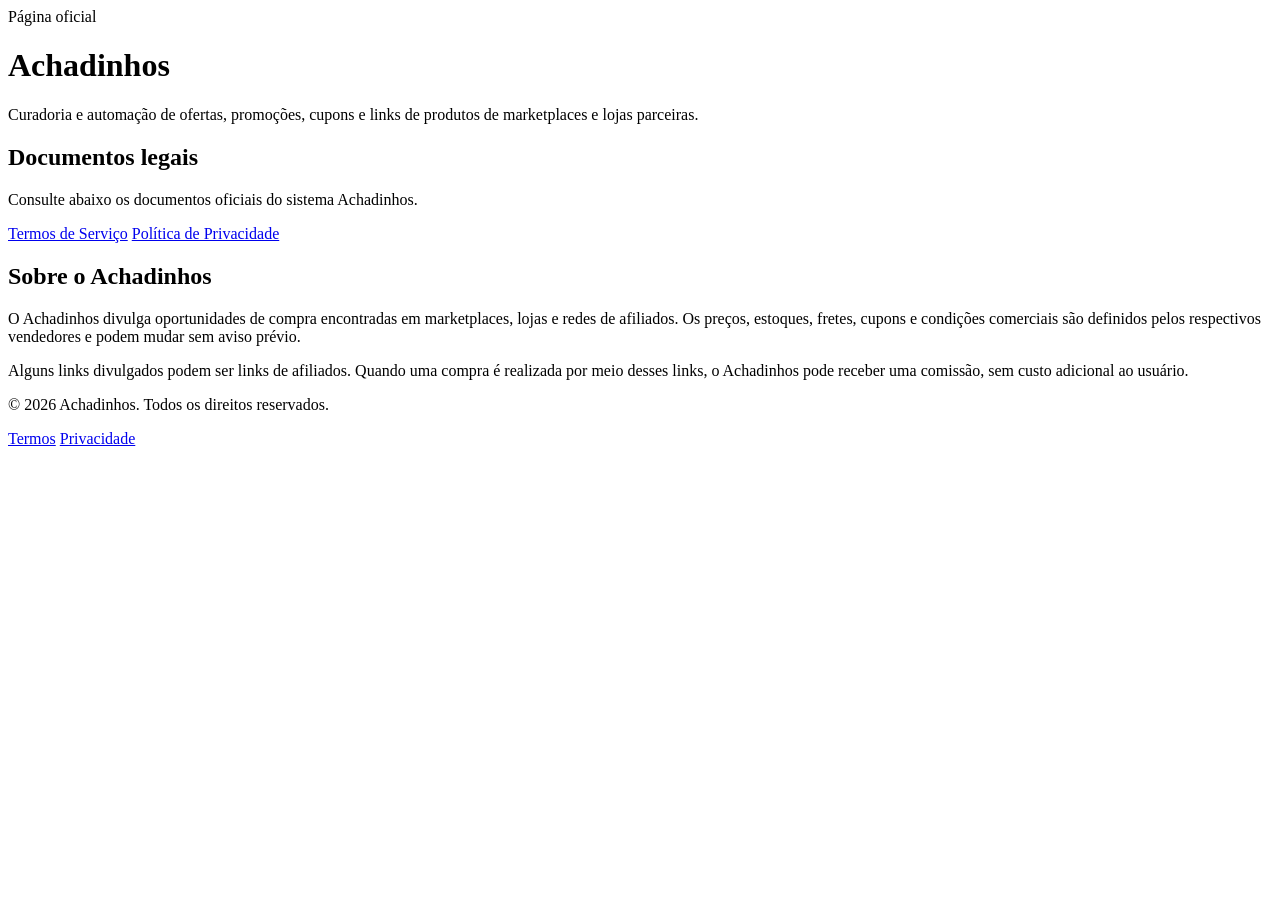
==== index.html @ 574eb8e2 "site: cria página inicial oficial do Achadinhos" ====
<!doctype html>
<html lang="pt-BR">
<head>
  <meta charset="utf-8">
  <meta name="viewport" content="width=device-width,initial-scale=1">
  <title>Achadinhos — Ofertas e documentos oficiais</title>
  <meta name="description" content="Página oficial do sistema Achadinhos. Consulte os Termos de Serviço e a Política de Privacidade.">
  <link rel="stylesheet" href="./style.css">
</head>
<body>
  <header class="hero">
    <div class="container">
      <span class="badge">Página oficial</span>
      <h1>Achadinhos</h1>
      <p>Curadoria e automação de ofertas, promoções, cupons e links de produtos de marketplaces e lojas parceiras.</p>
    </div>
  </header>

  <main class="container">
    <section class="card">
      <h2>Documentos legais</h2>
      <p>Consulte abaixo os documentos oficiais do sistema Achadinhos.</p>
      <div class="links">
        <a class="button" href="./termos-de-servico.html">Termos de Serviço</a>
        <a class="button secondary" href="./politica-de-privacidade.html">Política de Privacidade</a>
      </div>
    </section>

    <section class="card">
      <h2>Sobre o Achadinhos</h2>
      <p>O Achadinhos divulga oportunidades de compra encontradas em marketplaces, lojas e redes de afiliados. Os preços, estoques, fretes, cupons e condições comerciais são definidos pelos respectivos vendedores e podem mudar sem aviso prévio.</p>
      <p>Alguns links divulgados podem ser links de afiliados. Quando uma compra é realizada por meio desses links, o Achadinhos pode receber uma comissão, sem custo adicional ao usuário.</p>
    </section>
  </main>

  <footer>
    <div class="container">
      <p>© 2026 Achadinhos. Todos os direitos reservados.</p>
      <nav>
        <a href="./termos-de-servico.html">Termos</a>
        <a href="./politica-de-privacidade.html">Privacidade</a>
      </nav>
    </div>
  </footer>
</body>
</html>
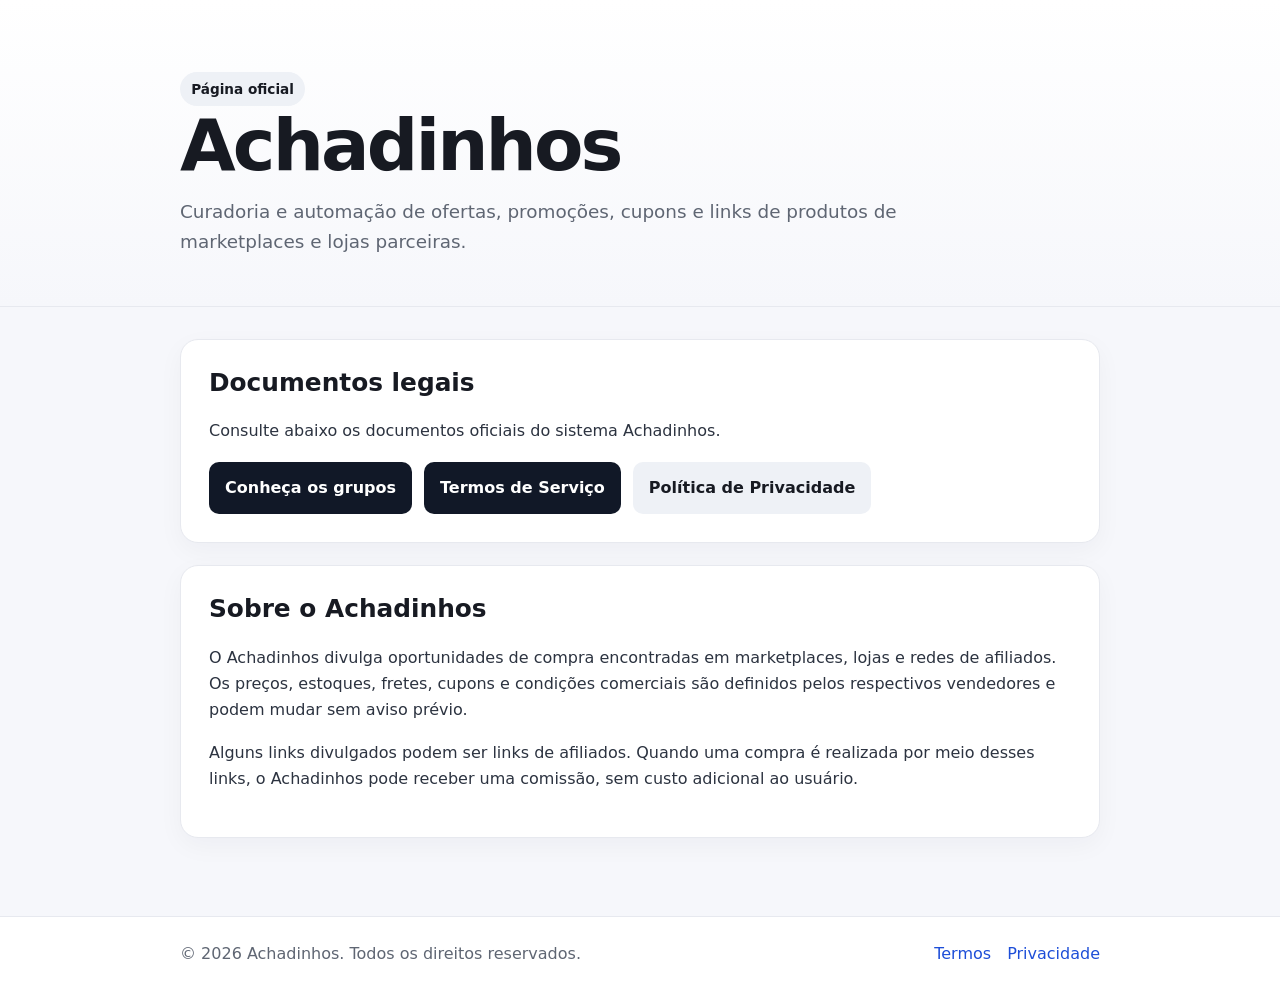
==== commit 6b6d2d82: "feat(landing): conectar grupos ao site e aprimorar layout" ====
--- a/index.html
+++ b/index.html
@@ -21,6 +21,7 @@
       <h2>Documentos legais</h2>
       <p>Consulte abaixo os documentos oficiais do sistema Achadinhos.</p>
       <div class="links">
+        <a class="button" href="./grupos.html">Conheça os grupos</a>
         <a class="button" href="./termos-de-servico.html">Termos de Serviço</a>
         <a class="button secondary" href="./politica-de-privacidade.html">Política de Privacidade</a>
       </div>
--- a/style.css
+++ b/style.css
@@ -0,0 +1,99 @@
+:root{
+  --bg:#f6f7fb;
+  --card:#ffffff;
+  --text:#171a22;
+  --muted:#5f6673;
+  --border:#e7e9ef;
+  --accent:#111827;
+  --accent-soft:#eef1f6;
+  --max:920px;
+}
+*{box-sizing:border-box}
+html{scroll-behavior:smooth}
+body{
+  margin:0;
+  font-family:Inter,ui-sans-serif,system-ui,-apple-system,BlinkMacSystemFont,"Segoe UI",sans-serif;
+  color:var(--text);
+  background:var(--bg);
+  line-height:1.65;
+}
+.container{width:min(calc(100% - 32px),var(--max));margin:0 auto}
+.hero{
+  padding:72px 0 48px;
+  background:linear-gradient(180deg,#fff 0%,var(--bg) 100%);
+  border-bottom:1px solid var(--border);
+}
+.hero h1{font-size:clamp(2.5rem,8vw,4.5rem);line-height:1;margin:.2rem 0 1rem;letter-spacing:-.04em}
+.hero p{max-width:720px;font-size:1.15rem;color:var(--muted);margin:0}
+.badge{
+  display:inline-block;
+  padding:.35rem .7rem;
+  border-radius:999px;
+  background:var(--accent-soft);
+  font-size:.85rem;
+  font-weight:700;
+}
+main{padding:32px 0 56px}
+.card{
+  background:var(--card);
+  border:1px solid var(--border);
+  border-radius:18px;
+  padding:28px;
+  margin-bottom:22px;
+  box-shadow:0 8px 26px rgba(17,24,39,.04);
+}
+h1,h2,h3{line-height:1.2}
+h2{margin-top:0;font-size:1.55rem}
+h3{margin-top:2rem}
+p,li{color:#2c3340}
+.links{display:flex;gap:12px;flex-wrap:wrap;margin-top:18px}
+.button{
+  display:inline-block;
+  text-decoration:none;
+  padding:.8rem 1rem;
+  border-radius:10px;
+  background:var(--accent);
+  color:white;
+  font-weight:700;
+}
+.button.secondary{background:var(--accent-soft);color:var(--text)}
+a{color:#1d4ed8}
+.legal-header{
+  padding:42px 0 22px;
+}
+.legal-header a{text-decoration:none}
+.legal h1{font-size:clamp(2rem,5vw,3.1rem);margin:.5rem 0}
+.legal .updated{color:var(--muted);font-size:.95rem}
+.legal section{
+  background:#fff;
+  border:1px solid var(--border);
+  border-radius:16px;
+  padding:24px;
+  margin:16px 0;
+}
+.notice{
+  padding:14px 16px;
+  background:#fff8e6;
+  border:1px solid #f2dfaa;
+  border-radius:12px;
+}
+footer{
+  border-top:1px solid var(--border);
+  background:#fff;
+  padding:24px 0 36px;
+  color:var(--muted);
+}
+footer .container{
+  display:flex;
+  justify-content:space-between;
+  align-items:center;
+  gap:18px;
+  flex-wrap:wrap;
+}
+footer p{margin:0;color:var(--muted)}
+footer nav{display:flex;gap:16px}
+footer a{text-decoration:none}
+@media (max-width:600px){
+  .hero{padding-top:48px}
+  .card,.legal section{padding:20px}
+}
